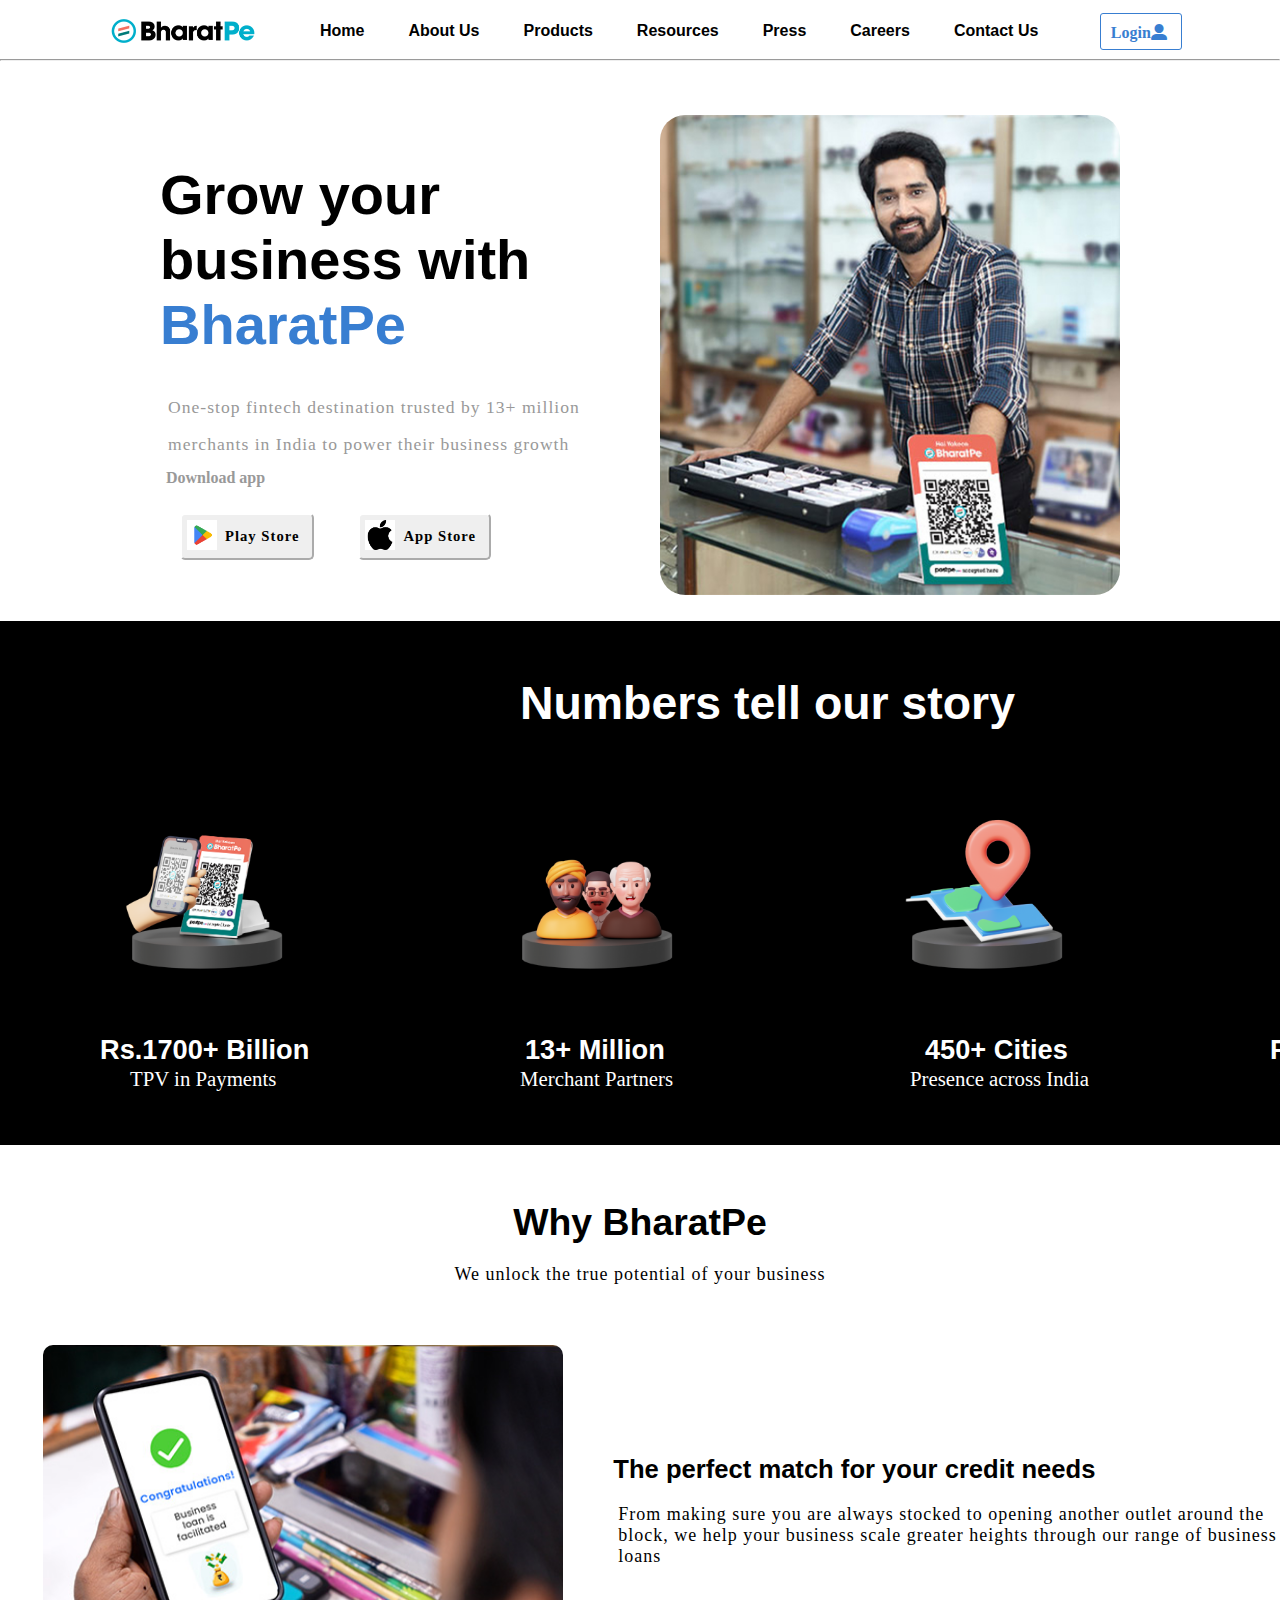
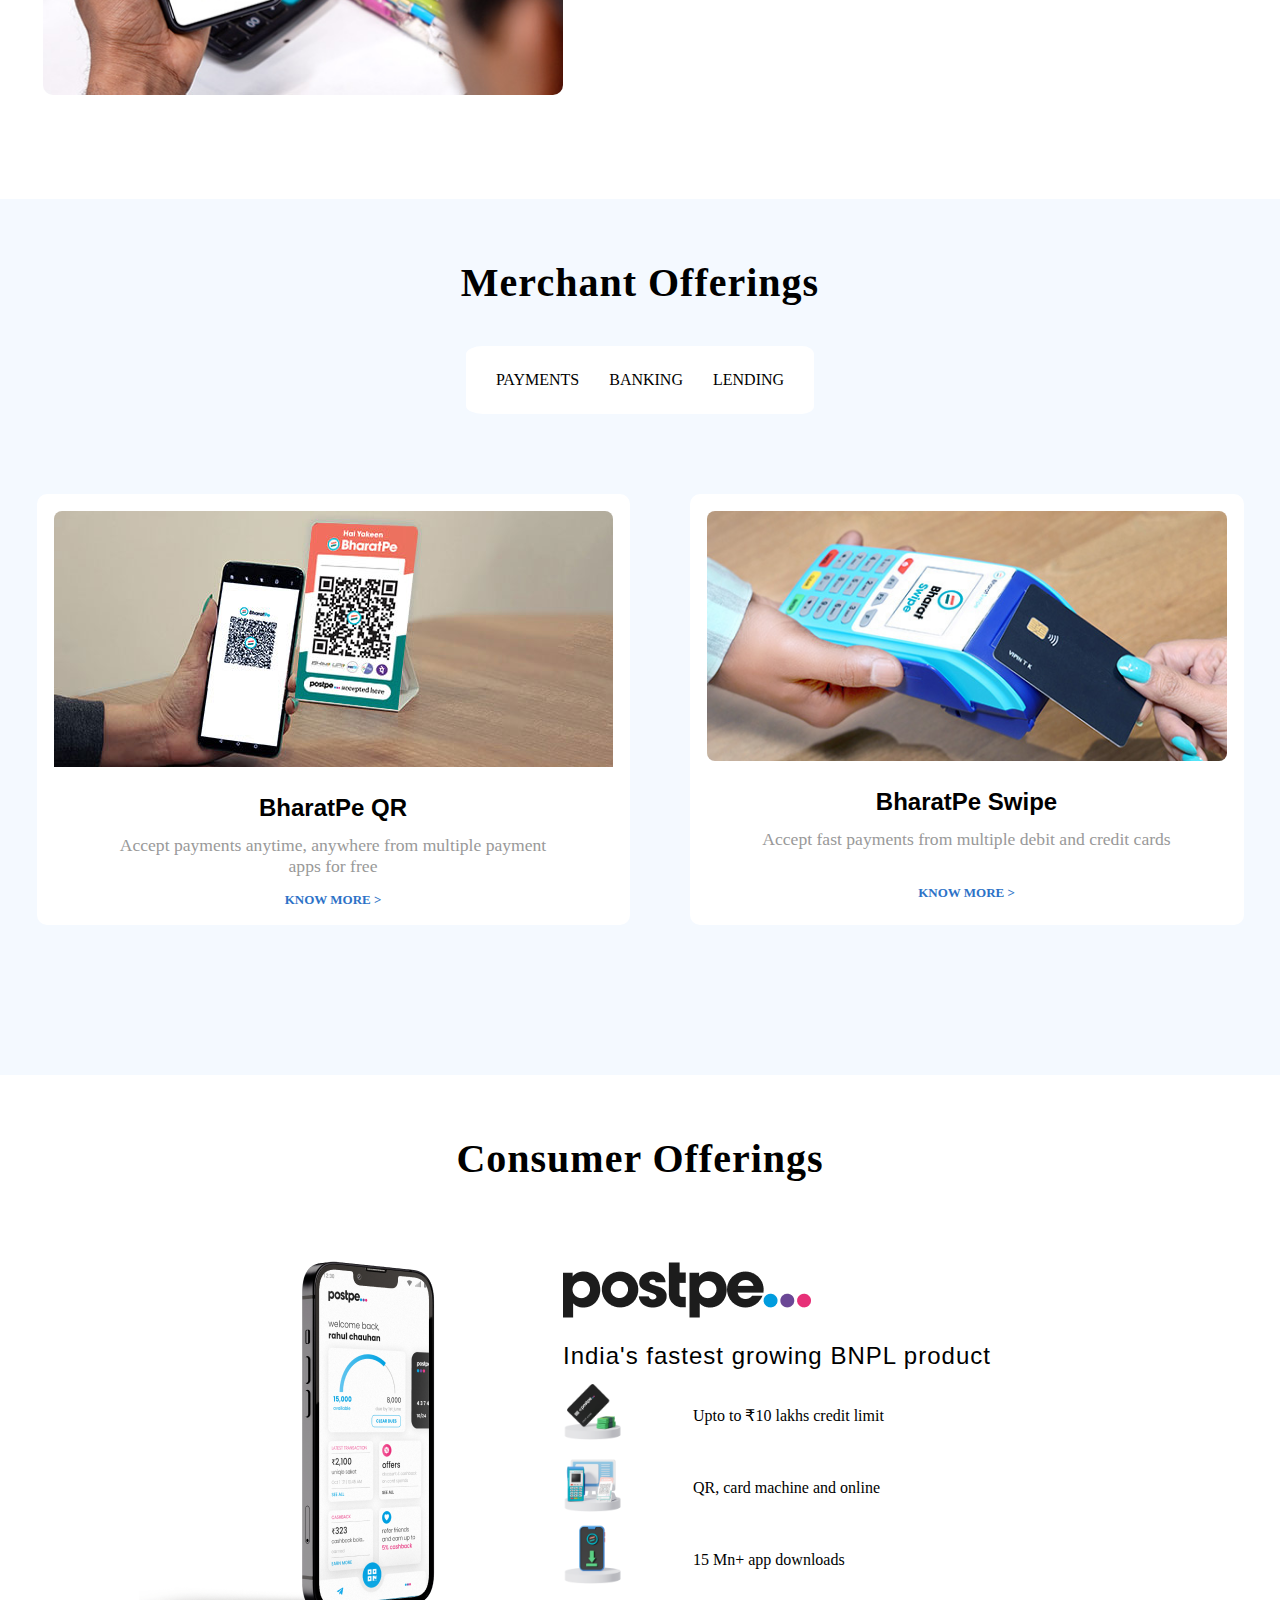
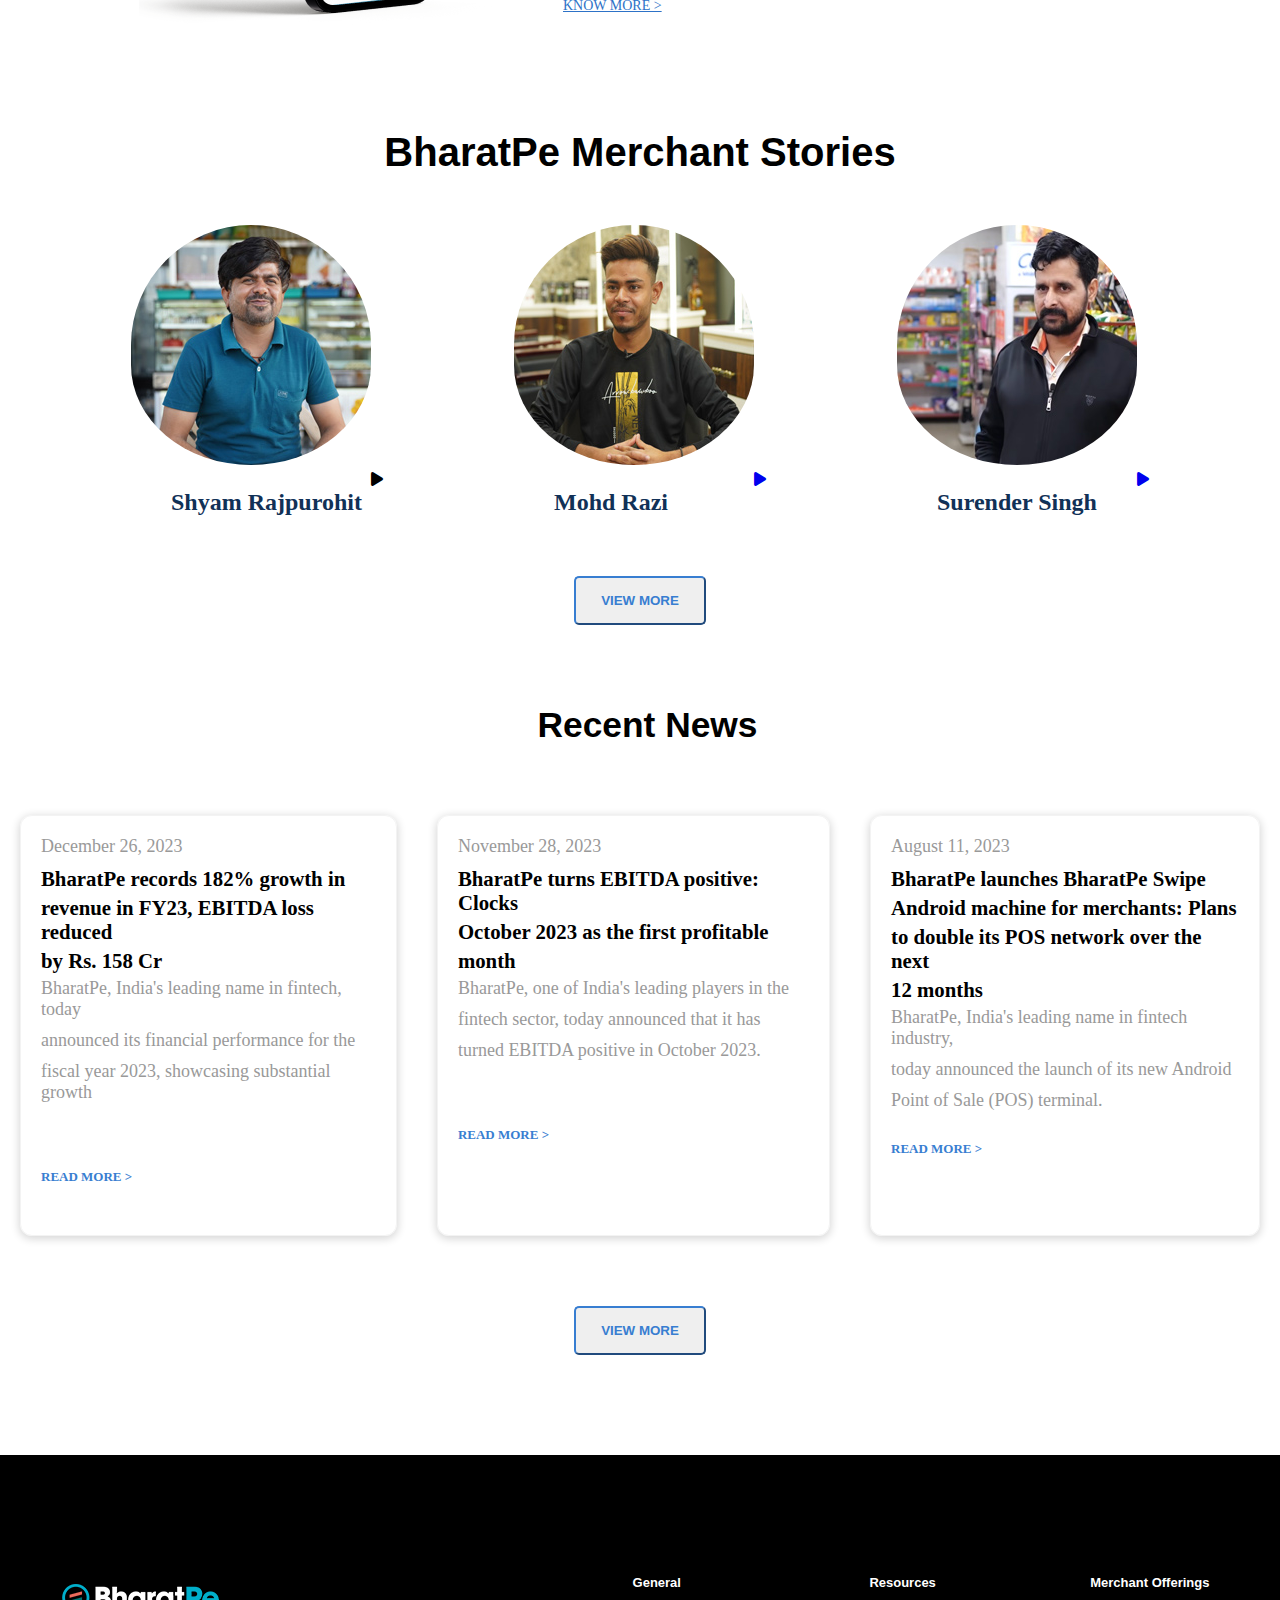
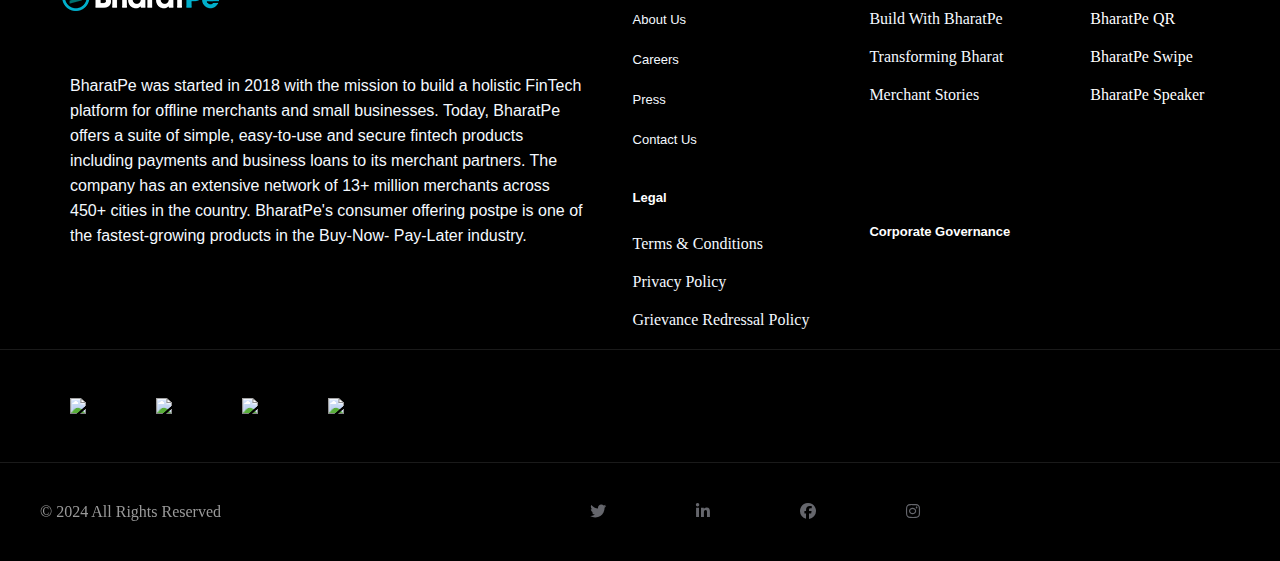
==== index.html @ 140e1f21 "Add files via upload" ====
<!DOCTYPE html>
<html lang="en">
<head>
    <meta charset="UTF-8">
    <meta name="viewport" content="width=device-width, initial-scale=1.0">
    <title>BharatPe</title>
    <link rel="stylesheet" href="index.css">
    <link rel="stylesheet" href="https://cdnjs.cloudflare.com/ajax/libs/font-awesome/6.5.1/css/all.min.css">
</head>
<body>
    <header>
        <nav id="xyz">
            <div class="logo">
                <a href="link1.htm"><img src="logo.png"></a>
            </div>
            <div id="navigation">
                <a href="link2.htm"><b>Home</b></a>
                <a href="link3.htm"><b>About Us</b></a>
                <a href="link4.htm"><b>Products</b></a>
                <a href=""><b>Resources</b></a>
                <a href="link6.htm"><b>Press</b></a>
                <a href="link7.htm"><b>Careers</b></a>
                <a href="link8.htm"><b>Contact Us</b></a>
            </div>
            <div class="login">
                <a href="link8.htm">Login<i class="fas fa-user-alt" ></i></a>
            </div>
        </div>
    </header><hr><br><br><br>
    <main>
        <div class="heading">
            <h1>Grow your business with <span>BharatPe</span></h1>
            <p>One-stop fintech destination trusted by 13+ million</p>
            <p>merchants in India to power their business growth</p>
            <h4>Download app</h4>
            <button type="button"><a href="https://play.google.com/store/apps/details?id=com.bharatpe.app&gl=IN&pli=1">
                <img src="download (3).png" alt="Play store">
                <p>Play Store</p></a></button>
            <button type="button"><a href="https://apps.apple.com/us/app/bharatpe/id1329385873">
                <img src="images.png" alt="app">
                <p>App Store</p>
            </a></button>
        </div>
        <div class="image">
            <img src="home.jpg" alt="image1">
        </div>
    </main>
    <div class="head">
        <h2>Numbers tell our story</h2>
    </div>
    <div class="black">
        <div class="lol"><img src="payment.png" alt="pay"><h4 class="h4">Rs.1700+ Billion</h4><p class="p">TPV in Payments</p></div>
        <div class="lol"><img src="merchants.png" alt=""><h4 class="h">13+ Million</h4><p class="pi">Merchant Partners</p></div>
        <div class="lol"><img src="location-add.png" alt=""><h4 class="hi">450+ Cities</h4><p class="pi">Presence across India</p></div>
        <div class="lol"><img src="cr-mechant.png" alt=""><h4 class="hip">Rs.12400+ Crores</h4><p class="pip">Business Loan Facilitated</p></div>
    </div>
    <div class="why">
        <h3>Why BharatPe</h3>
    </div>
    <div class="pa"><p>We unlock the true potential of your business</p></div>
    <div class="ty">
        <div class="pic"><img src="why-bharat-pe-image.jpg" alt="im"></div>
    <div class="k">
        <h3>The perfect match for your credit needs</h3><br>
        <p>From making sure you are always stocked to opening another outlet around the </p>
        <p>block, we help your business scale greater heights through our range of business </p>
        <p>loans</p>
    </div></div>
    <div class="se">
        Merchant Offerings
    </div>
    <div class="di">
        <div class="pay">PAYMENTS</div>
        <div class="bank">BANKING</div>
        <div class="lend">LENDING</div>
    </div>
    <div class="Bharat">
        <div class="UPI">
            <img src="BharatPe-UPI-QR.jpg" alt="upi">
            <h3>BharatPe QR</h3>
            <p>Accept payments anytime, anywhere from multiple payment </p>
            <p>apps for free</p>
            <a href="https://bharatpe.com/bharatpe-qr/">Know More ></a>
        </div>
        <div class="Pes">
            <img src="bharatPeswipe.jpg" alt="p">
            <h3>BharatPe Swipe</h3>
            <p>Accept fast payments from multiple debit and credit cards</p>
            <a href="https://bharatpe.com/bharatswipe/">Know More ></a>
        </div>
    </div>
    <div class="off">
        Consumer Offerings
    </div>
    <div class="post">
        <div class="pos">
            <img src="postPe.png" alt="i">
        </div>
        <div class="lo">
            <img src="Postpe-Logo_Full.png" alt="log">
            <h3>India's fastest growing BNPL product</h3>
            <p><img src="cred-limit.png" alt="limit">Upto to ₹10 lakhs credit limit</p>
            <p><img src="universal-us.png" alt="uni">QR, card machine and online</p>
            <p><img src="app-downl.png" alt="do">15 Mn+ app downloads</p>
            <a href="https://postpe.app/">KNOW MORE ></a></div></div>
        <div class="or">
            <h2>BharatPe Merchant Stories</h2>
        </div>
        <div class="lot">
            <div class="ot">
                <a src="watch (2).htm"><img src="Shyam-Rajpurohit.jpg" alt="l"><i class="fa fa-play" aria-hidden="true"></i></a>
                <h3>Shyam Rajpurohit</h3>
                <!-- <video src="https://youtu.be/Rdl3tEF5lw0"><img src="Shyam-Rajpurohit.jpg" alt="l"></video> -->
            </div>
            <div class="ot">
                <a href="watch.htm"><img src="Mohd-Razi.jpg" alt="m"><i class="fa fa-play" aria-hidden="true"></i></a>
                <h3>Mohd Razi</h3>
            </div>
            <div class="ot">
                <a href="watch (1).htm"><img src="Surender-Singh.jpg" alt="s"><i class="fa fa-play" aria-hidden="true"></i></a>
                <h3>Surender Singh</h3>
            </div>
        </div>
        <div class="vi">
            <a href="https://bharatpe.com/transforming-bharat-listing/"><button>View More</button></a>
        </div>
        <div class="h">
            <h3>Recent News</h3>
        </div>
        <div class="end">
            <div class="boss">
                <h2>December 26, 2023</h2>
                <p>BharatPe records 182% growth in </p>
                <p>revenue in FY23, EBITDA loss reduced</p>
                <p>by Rs. 158 Cr</p>
                <h2>BharatPe, India's leading name in fintech, today </h2>
                <h2>announced its financial performance for the</h2> 
                <h2>fiscal year 2023, showcasing substantial growth</h2><br><br><br>
                <a href="https://bharatpe.com/presslisting/press-release/bharatpe-records-182-growth-in-revenue-in-fy23-ebitda-loss-reduced-by-rs-158-cr/">READ MORE ></a>
            </div>
            <div class="boss">
                <h2>November 28, 2023</h2>
                <p>BharatPe turns EBITDA positive: Clocks</p>
                <p>October 2023 as the first profitable</p>
                <p>month</p>
                <h2>BharatPe, one of India's leading players in the</h2>
                <h2>fintech sector, today announced that it has</h2>
                <h2>turned EBITDA positive in October 2023.</h2><BR><BR><br>
                <a href="https://bharatpe.com/presslisting/press-release/bharatpe-turns-ebitda-positive-clocks-october-2023-as-the-first-profitable-month/">READ MORE ></a>
            </div>
            <div class="boss">
                <h2>August 11, 2023</h2>
                <p>BharatPe launches BharatPe Swipe</p>
                <p>Android machine for merchants: Plans</p>
                <p>to double its POS network over the next</p>
                <p>12 months</p>
                <h2>BharatPe, India's leading name in fintech industry,</h2>
                <h2>today announced the launch of its new Android </h2>
                <h2>Point of Sale (POS) terminal.</h2><br>
                <a href="https://bharatpe.com/presslisting/press-release/bharatpe-launches-bharatpe-swipe-android-machine-for-merchants-plans-to-double-its-pos-network-over-the-next-12-months/">READ MORE ></a>
            </div>
        </div>
        <div class="li">
            <a href="https://bharatpe.com/press/"><button>View More</button></a>
        </div>
        <footer>
            <div class="po">
                <div class="re">
                    <div><a href="link1.htm"><img src="Bharatpe-logo-footer.png"></a></div>
                    <p>BharatPe was started in 2018 with the mission to build a holistic FinTech </p>
                    <p>platform for offline merchants and small businesses. Today, BharatPe </p>
                    <p>offers a suite of simple, easy-to-use and secure fintech products </p>
                    <p>including payments and business loans to its merchant partners. The </p>
                    <p>company has an extensive network of 13+ million merchants across </p>
                    <p>450+ cities in the country. BharatPe's consumer offering postpe is one of </p>
                    <p>the fastest-growing products in the Buy-Now- Pay-Later industry.</p>
                </div>
                <div class="yt">
                    <h4>General</h4>
                    <a href="link3.htm"><p>About Us</p></a>
                    <a href="link7.htm"><p>Careers</p></a>
                    <a href="link6.htm"><p>Press</p></a>
                    <a href="link8.htm"><p>Contact Us</p></a>
                    <h5>Legal</h5>
                    <p>Terms & Conditions</p>
                    <p>Privacy Policy</p>
                    <p>Grievance Redressal Policy</p>
                </div>
                <div class="qt">
                    <h4>Resources</h4>
                    <p>Build With BharatPe</p>
                    <p>Transforming Bharat</p>
                    <p>Merchant Stories</p>
                    <h4>Corporate Governance</h4>
                </div>
                <div class="bt">
                    <h4>Merchant Offerings</h4>
                    <p>BharatPe QR</p>
                    <p>BharatPe Swipe</p>
                    <p>BharatPe Speaker</p>
                </div>
            </div>
            <div class="footerLogoList">
                <div class="container">
                    <a href="https://postpe.app/" target="_blank"><img src="https://bharatpe.com/wp-content/uploads/2023/05/postpe-logo-footer.svg"></a>
                    <a href="https://twelve.club/#/" target="_blank" class="__mPS2id"><img src="https://bharatpe.com/wp-content/uploads/2023/05/club-twelth-footer.svg"></a>
                    <a href="https://zillionrewards.in/" target="_blank"><img src="https://bharatpe.com/wp-content/uploads/2023/05/zilion-logo-footer.svg"></a>
                    <a href="https://www.trillionloans.com/" target="_blank"><img src="https://bharatpe.com/wp-content/uploads/2023/05/trillion-loans.png"></a>
                </div>
            </div>
            <div class="footer_copy">
                <div class="container">
                    <div class="column one mobile-one">
                        <div class="mcb-column-inner">
                            <a id="back_to_top" class="footer_button" href=""><i class="icon-up-open-big" aria-label="Back to top icon"></i></a>
                            <div class="copyright">© 2024 All Rights Reserved</div>

                            <nav id="social-menu" class="menu-footer-container"><ul id="menu-footer" class="social-menu"><li id="menu-item-84" class="menu-item menu-item-type-custom menu-item-object-custom menu-item-84"><a href="https://twitter.com/bharatpeindia" data-ps2id-api="true"><i class="fab fa-twitter"></i></a></li>
                                <li id="menu-item-245" class="menu-item menu-item-type-custom menu-item-object-custom menu-item-245"><a href="https://www.linkedin.com/company/bharatpe/about/" data-ps2id-api="true"><i class="fab fa-linkedin-in" "=""></i></a></li>
                                <li id="menu-item-246" class="menu-item menu-item-type-custom menu-item-object-custom menu-item-246"><a href="https://www.facebook.com/BharatPeIndia/" data-ps2id-api="true"><i class="fab fa-facebook"></i></a></li>
                                <li id="menu-item-544" class="menu-item menu-item-type-custom menu-item-object-custom menu-item-544"><a href="https://www.instagram.com/bharat.pe/" data-ps2id-api="true"><i class="fab fa-instagram" "=""></i></a></li>
                            </ul></nav>
                        </div>
                    </div>
                </div>
            </div>
        </footer>
</body>
</html>
---- index.css ----
*{
    margin: 0;
    padding: 0;
}
.logo{
    padding: 5px 5px 5px 90px;
}


#xyz {
    display: flex;
    justify-content: space-between;
    align-items: center;
    background-color: white; /* Set background color */
    padding: 10px 10px 7px 10px; /* Add some padding for better spacing */
}

.logo a img{
    padding: 0;
    float: left;
    margin: 0px 30px 0px 10px;
    height: 32px;
    width: 145px;
}
header{
    position: sticky;
    top:0;
}
#navigation{ 
    margin-right: 2.5%;
}
#navigation a{
    color: rgb(0, 0, 0);
    font-weight: bold;
    font-family: "Gill Sans", sans-serif;
    justify-content: center;
    padding: 20px;
    text-decoration: none;

}
a :hover{
    color:#387ed1;
    background-color:whitesmoke;
    padding: 20px 6px 20px 6px;
    position: relative;
}
.login{
    padding:10px;
    margin-right: 7%;
    border: 1px solid #387ed1;
    border-radius: 3px;
    height:15px;
    width:60px;
    
}
.login a{
    color: #387ed1;
    text-decoration: none;
    font-weight: 800;
    padding:0px 2px 0px 0px; 
}
main{
    display: flex;
    justify-content: center;
}
.heading{
    width:500px;
    align-content: center;
}
.heading h1{
    font-family:Arial, Helvetica, sans-serif;
    font-size: 3.5em;
    font-weight: 900;
    padding-top: 32px;
    padding-bottom: 32px;
    margin-bottom: 0;
}
.heading span{
    color: #387ed1;
}
.heading p{
    font-family: 'Poppins';
    letter-spacing:1px;
    color:#999;
    font-size: 1.1em;
    padding: 8px;

}
.heading h4{
    font-family: 'Poppins';
    font-weight: bold;
    color:#999;
    padding:6px;
    margin-right: 3px;
}
.heading a{
    text-decoration: none;
    display: flex;
}
.heading button{
    border-radius: 5px;
    border-color:white;
    margin: 20px;
    padding: 5px;
}
.heading a img{
    margin: 0px;
    height: 30px;
    width: 30px;
    display: inline;
}
.heading a p{
    letter-spacing: 1px;
    font-weight: bold;
    text-transform: capitalize;
    color: black;
}
.image img{
    border-radius: 25px;
    height:480px;
    width:460px;
    display:inline;
    float: inline-end;
}
.black{
    background-color: black;
    height: 375px;
    display: flex;
    margin-bottom: 16px;
    padding-bottom: 40px;
    justify-content: space-around;
}
.head h2{
    color: white;
    font-family: Arial, Helvetica, sans-serif;
    font-size: 2.9em;
    justify-content: center;
    background-color: black;
    margin-top: 26px;
    margin-bottom: 0;
    padding: 55px 0px 0px 520px;
}
.lol img{
    height:170px;
    width:170px;
    padding:70px 100px 40px 120px;
    margin:0;
}
.h4{
    color:white;
    font-size: 1.7em;
    font-family: Arial, Helvetica, sans-serif;
    padding:20px 20px 0px 100px;
}
.p{
    color:white;
    padding:1px 20px 20px 130px;
    font-size: 1.3em;
}
.h{
    color:white;
    font-size: 1.7em;
    font-family: Arial, Helvetica, sans-serif;
    padding:20px 20px 0px 135px;
}
.pi{
    color:white;
    padding:1px 20px 20px 130px;
    font-size: 1.3em;
}
.hi{
    color:white;
    font-size: 1.7em;
    font-family: Arial, Helvetica, sans-serif;
    padding:20px 20px 0px 145px;
}
.hip{
    color:white;
    font-size: 1.7em;
    font-family: Arial, Helvetica, sans-serif;
    padding:20px 20px 0px 100px;
}
.pip{
    color:white;
    padding:2px 20px 20px 110px;
    font-size: 1.2em;
}
.why{
    display: flex;
    justify-content: center;
    padding-top: 40px;
    font-family: Arial, Helvetica, sans-serif;
    font-size: xx-large;
    font-weight: bold;
}
.pa p{
    font-size: large;
    font-weight: lighter;
    display: flex;
    justify-content: center;
    padding: 20px;
    letter-spacing: 1px;
}
.ty{
    display:flex;
    justify-content: center;
    padding-bottom: 60px;
}
.pic img{
    height: 350px;
    width: 520px;
    border-radius: 10px;
    margin:40px;

}
.k h3{
    font-size: 1.6em;
    font-weight: bold;
    font-family: Arial, Helvetica, sans-serif;
    padding:150px 10px 2px 10px;
}
.k p{
    padding-left: 15px;
    font-size: large;
    font-weight: lighter;
    letter-spacing: 1px;
}
.se{
    letter-spacing: 1px;
    font-size: 2.5em;
    font-weight: bold;
    color:black;
    display: flex;
    justify-content: center;
    background-color: #f4f9ff;
    padding-top: 60px;
    padding-bottom: 40px;
}
.di{
    display: flex;
    background-color: #f4f9ff;
    justify-content: center;
    box-sizing: content-box;
    padding-bottom: 50px;
}
.pay{
    padding:25px 30px 25px 30px;
    background-color: white;
    border-radius: 12% 0px 0px 12%;
}
.bank{
    padding:25px 30px 25px 0px;
    background-color: white;
}
.lend{
    padding:25px 30px 25px 0px;
    background-color: white;
    border-radius: 0% 12% 12% 0%;
    
}
.Bharat{
    display: flex;
    justify-content: center;
    background-color:#f4f9ff;
    padding-bottom: 120px;
}
.UPI{
    padding:17px;
    margin: 30px;
    background-color: white;
    border-radius: 10px;
}
.UPI img{
    border-radius: 8px;
    padding-bottom: 10px;
}
.Pes{
    padding: 17px;
    margin: 30px;
    background-color: white;
    border-radius: 10px;
}
.Pes img{
    border-radius: 8px;
    width: 520px;
    height: 250px;
}
.UPI h3{
    font-size: 1.5em;
    font-weight: bold;
    display: flex;
    padding-top: 13px;
    padding-bottom: 13px;
    justify-content: center;
    font-family: Arial, Helvetica, sans-serif;
}
.UPI p{
    font-family: 'Poppins';
    display: flex;
    justify-content: center;
    color:#999;
    font-size: 1.1em;
}
.UPI a{
    padding-top: 15px;
    text-transform: uppercase;
    text-decoration: none;
    color: #2d72c7;
    font-size: small;
    font-weight: bold;
    display: flex;
    justify-content: center;
}
.Pes h3{
    font-size: 1.5em;
    font-weight: bold;
    display: flex;
    padding-top: 23px;
    padding-bottom: 13px;
    justify-content: center;
    font-family: Arial, Helvetica, sans-serif;
}
.Pes p{
    font-family: 'Poppins';
    display: flex;
    justify-content: center;
    color:#999;
    font-size: 1.1em;
    padding-bottom: 20px;
}
.Pes a{
    padding-top: 15px;
    text-transform: uppercase;
    text-decoration: none;
    color: #2d72c7;
    font-size: small;
    font-weight: bold;
    display: flex;
    justify-content: center;
}
.off{
    letter-spacing: 1px;
    font-size: 2.5em;
    font-weight: bold;
    color:black;
    display: flex;
    justify-content: center;
    padding-top: 60px;
    padding-bottom: 40px;
}
.post{
    display: flex;
    justify-content: center;
    padding-bottom: 80px;
}
/* .pos img{
    padding-right: 300px;
} */
.lo img{
    padding-right: 330px;
    padding-top: 40px;
    padding-bottom: 20px;
}
.lo h3{
    font-size: x-large;
    font-family: Arial, Helvetica, sans-serif;
    font-weight: 500;
    letter-spacing: 1px;
    padding-bottom: 10px;
}
.lo p{
    display: flex;
    align-items: center;
    line-height: 10px;
    /* margin-bottom: 16px; */

}
.lo p img{
    height :60px;
    width: 60px;
    padding-right: 70px;
    padding-top: 0px;
    padding-bottom: 12px;
}
.lo a{
    color: #2d72c7;
    height: 20px;
    font-size: 14px;
}
.or h2{
    font-size: 2.5em;
    font-weight: bold;
    display: flex;
    justify-content: center;
    font-family: Arial, Helvetica, sans-serif;
    padding-bottom: 50px;
}
.lot{
    display: flex;
    justify-content: space-evenly;
    padding-bottom: 60px;
}
.ot a img{
    border-radius: 150px;
    position: relative;
    padding-bottom: 20px;
}
.ot h3{
    color:#113157;
    font-size: x-large;
    font-weight: bold;
    justify-content: center;
    padding-left: 40px;
}
.vi{
    display: flex;
    justify-content: center;padding-bottom: 60px;
}
.vi button{
    padding:15px 25px 15px 25px;
    color:#387ed1;
    font-weight: bold;
    border-color: #387ed1;
    border-radius: 5px;
    text-transform: uppercase;
}
.vi button:hover{
    color:white;
    background-color: #2d72c7;
}
.h h3{
    color: black;
    font-size: 1.3em;
    font-weight: bold;
    display: flex;
    justify-content: center;
    padding-right: 100px;
    padding-bottom: 50px;
}
.end{
    display: flex;
    justify-content: center;
    padding-bottom: 50px;
}
.boss{
    box-shadow:0 2px 8px 1px rgba(0,0,0,0.16);
    padding-right: 60px;
    border-radius: 12px;
    border:1px solid rgba(232,232,232,0.54);
    padding: 20px;
    margin: 20px;
    padding-top: 20px;
    padding-bottom: 50px;
}
.boss h2{
    font-size: large;
    font-weight: lighter;
    color: #999;
    padding-bottom: 10px;
}
.boss p{
    font-size: 1.3em;
    font-weight: bold;
    padding-bottom: 5px;
}
.boss a{
    text-decoration: none;
    color: #387ed1;
    font-size: small;
    padding-top: 50px;
    font-weight: bold;
}
.li{
    display: flex;
    justify-content: center;padding-bottom: 100px;
}
.li button{
    padding:15px 25px 15px 25px;
    color:#387ed1;
    font-weight: bold;
    border-color: #387ed1;
    border-radius: 5px;
    text-transform: uppercase;
}
.li button:hover{
    color:white;
    background-color: #2d72c7;
}
.po{
    display: flex;
}
.re{
    background-color: black;
    padding-bottom: 20px;
}
.re a img{
    height: 32;
    width: 145;
    padding: 0;
    margin: 120px 0px 50px 60px;
    box-sizing: content-box;
}
.re p{
    color: #f4f9ff;
    margin-left: 70px;
    margin-right: 50px;
    font-size: 1em;
    font-family: Arial, Helvetica, sans-serif;
    padding: 0px;
    line-height: 25px;
}
.po{
    background-color: black;
}

.yt h4{
    margin-bottom: 50px;
    font-size: small;
    color: white;
    margin-top: 120px;
    margin-left: 0px;
    margin-bottom: 20px;
    padding: 0px;
    font-weight: bold;
    font-family: Arial, Helvetica, sans-serif;
}
.yt a{
    text-decoration: none;
    font-size: small;
    font-family: Arial, Helvetica, sans-serif;
    line-height: 20px;
}
.yt a:hover{
    color:#2d72c7;
    background-color: black;
}
.yt p{
    color: #f4f9ff;
    margin-bottom: 20px;
    background-color: black;
}
.yt h5{
    margin-bottom: 50px;
    font-size: small;
    color: white;
    margin-top: 40px;
    margin-left: 0px;
    margin-bottom: 30px;
    padding: 0px;
    font-weight: bold;
    font-family: Arial, Helvetica, sans-serif;
}
.qt h4{
    margin-bottom: 50px;
    font-size: small;
    color: white;
    margin-top: 120px;
    margin-left: 60px;
    margin-bottom: 20px;
    font-weight: bold;
    font-family: Arial, Helvetica, sans-serif;
}

.qt p{
    color: #f4f9ff;
    margin-bottom: 20px;
    margin-left: 60px;
}

.bt h4{
    margin-bottom: 20px;
    font-size: small;
    color: white;
    margin-top: 120px;
    margin-left: 80px;
    margin-bottom: 20px;
    font-weight: bold;
    font-family: Arial, Helvetica, sans-serif;
}
.bt p{
    color: white;
    margin-left: 80px;
    margin-bottom: 20px;
}
.footerLogoList {
    border-top: 1px solid rgba(255,255,255,.1);
    border-bottom: 1px solid rgba(255,255,255,.1);
    padding: 32px 0;
    background-color: black;
}
.container {
    max-width: 940px;
    display: flex;
}
.footerLogoList a {
    display: inline-flex;
    padding: 16px;
    text-decoration: none;
    padding-left: 70px;
    padding-right: 0px;
}
.footer_copy{
    background-color: black;
}
.copyright{
    float: left;
    color: #999;
    margin: 40px;
}
#Footer .footer_copy .one {
    margin-bottom: 20px;
    padding-top: 30px;
    min-height: 33px;
}
.one.column {
    width: 100%;
}
.column, .columns {
    float: left;
    margin: 0;
}
.mcb-column-inner {
    position: relative;
    margin-top: var(--mfn-column-gap-top);
    margin-bottom: var(--mfn-column-gap-bottom);
    margin-left: var(--mfn-column-gap-left);
    margin-right: var(--mfn-column-gap-right);
}
#back_to_top {
    float: right;
    margin: -9px 0 0;
}
.copyright {
    float: left;
}
.social-menu {
    float: right;
    margin-right: 20px;
    display: flex;
    justify-content:space-evenly;
}
ul {
    list-style: none outside;
}
.menu-item {
    display: flex;
    justify-content: flex-end;
    flex-direction: row-reverse;
    /* align-items: end; */
}
#menu-item-84{
    margin-left: 120px;
}
#Footer .footer_copy .social-menu li {
    display: inline-block;
    margin-right: 6px;
    border-right: none;
    padding-right: 6px;
    border-right: 1px solid rgba(255,255,255,.1);
}
.mfn-footer, .mfn-footer .widget_recent_entries ul li a {
    color: #cccccc;
}
.social-menu a {
    color: #65666C;
}

.fab {
    font-family: 'Font Awesome 5 Brands';
    font-weight: 400;
    margin: 40px 0px 0px 40px;
}
.menu-item a{
    display: flex;
    flex-direction: row-reverse;
    text-decoration: none;
    float: right;
    justify-content: flex-end;
    padding-left: 50px;
}
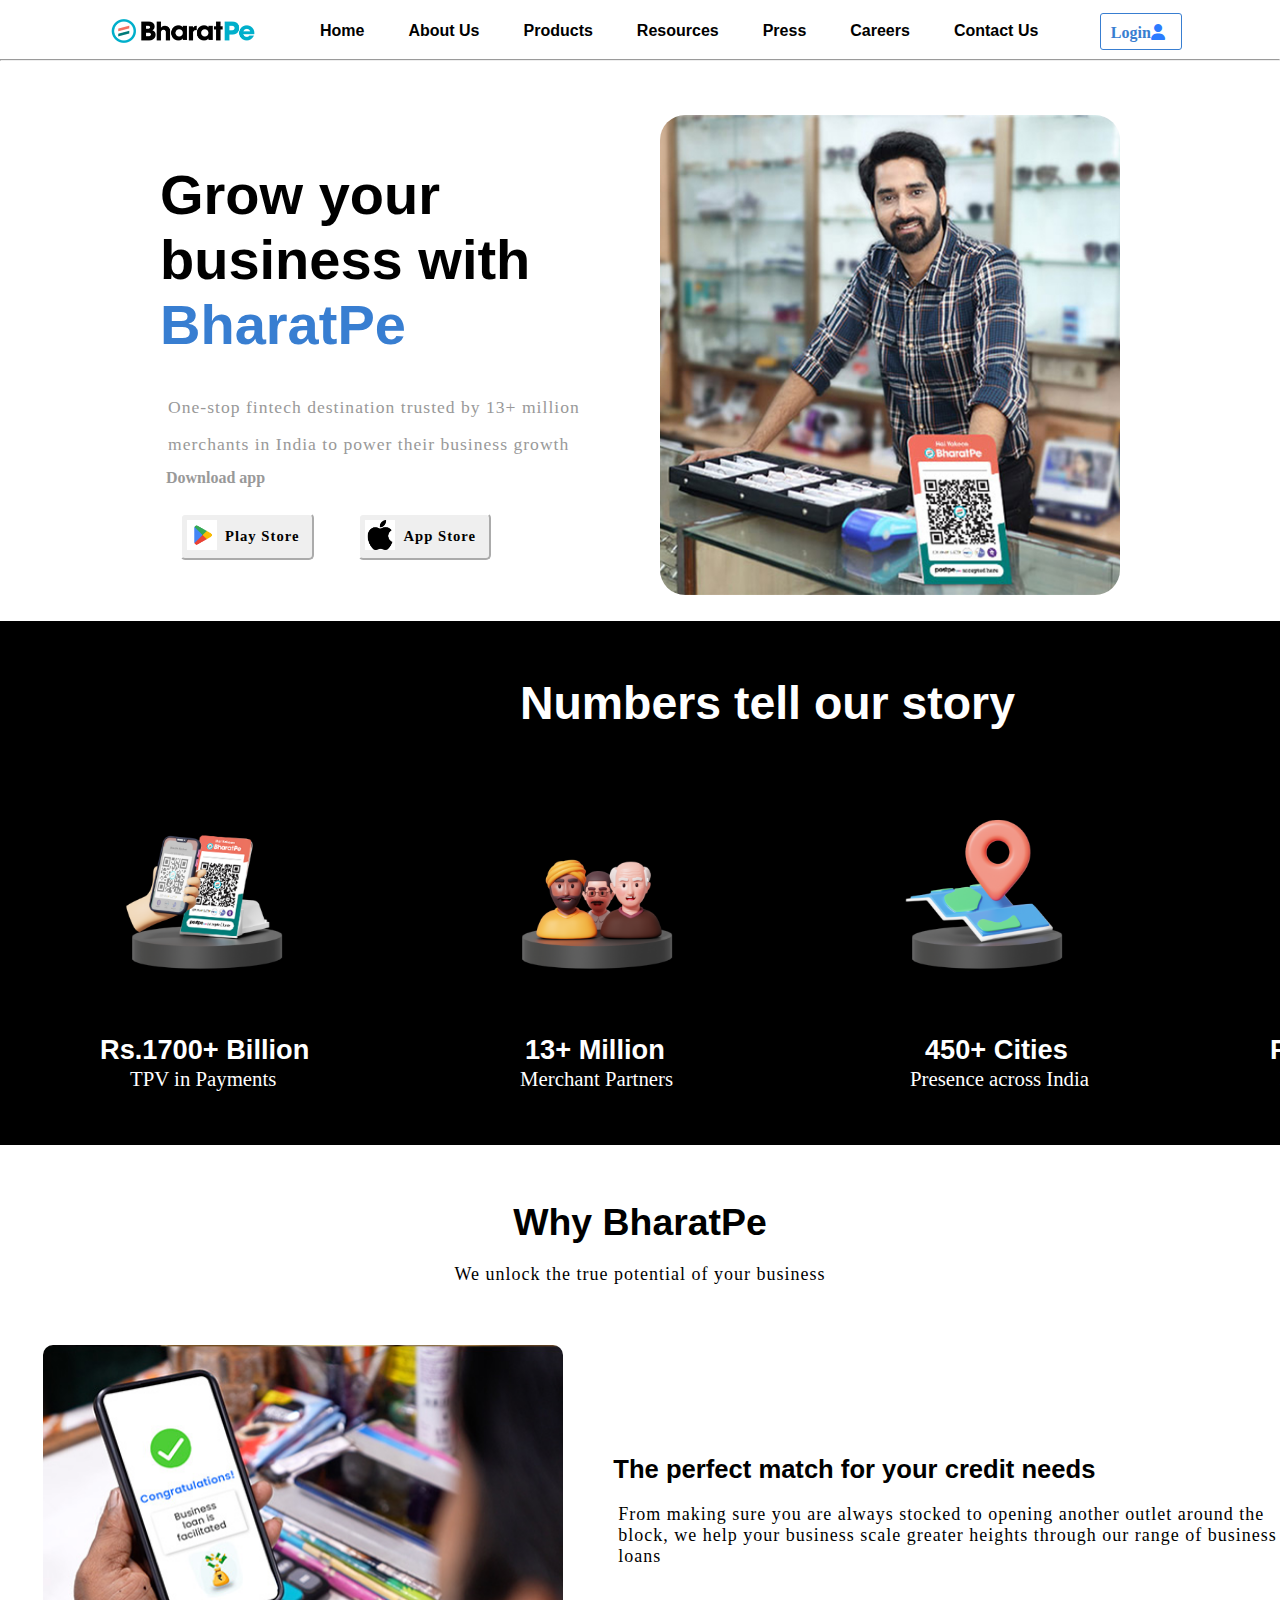
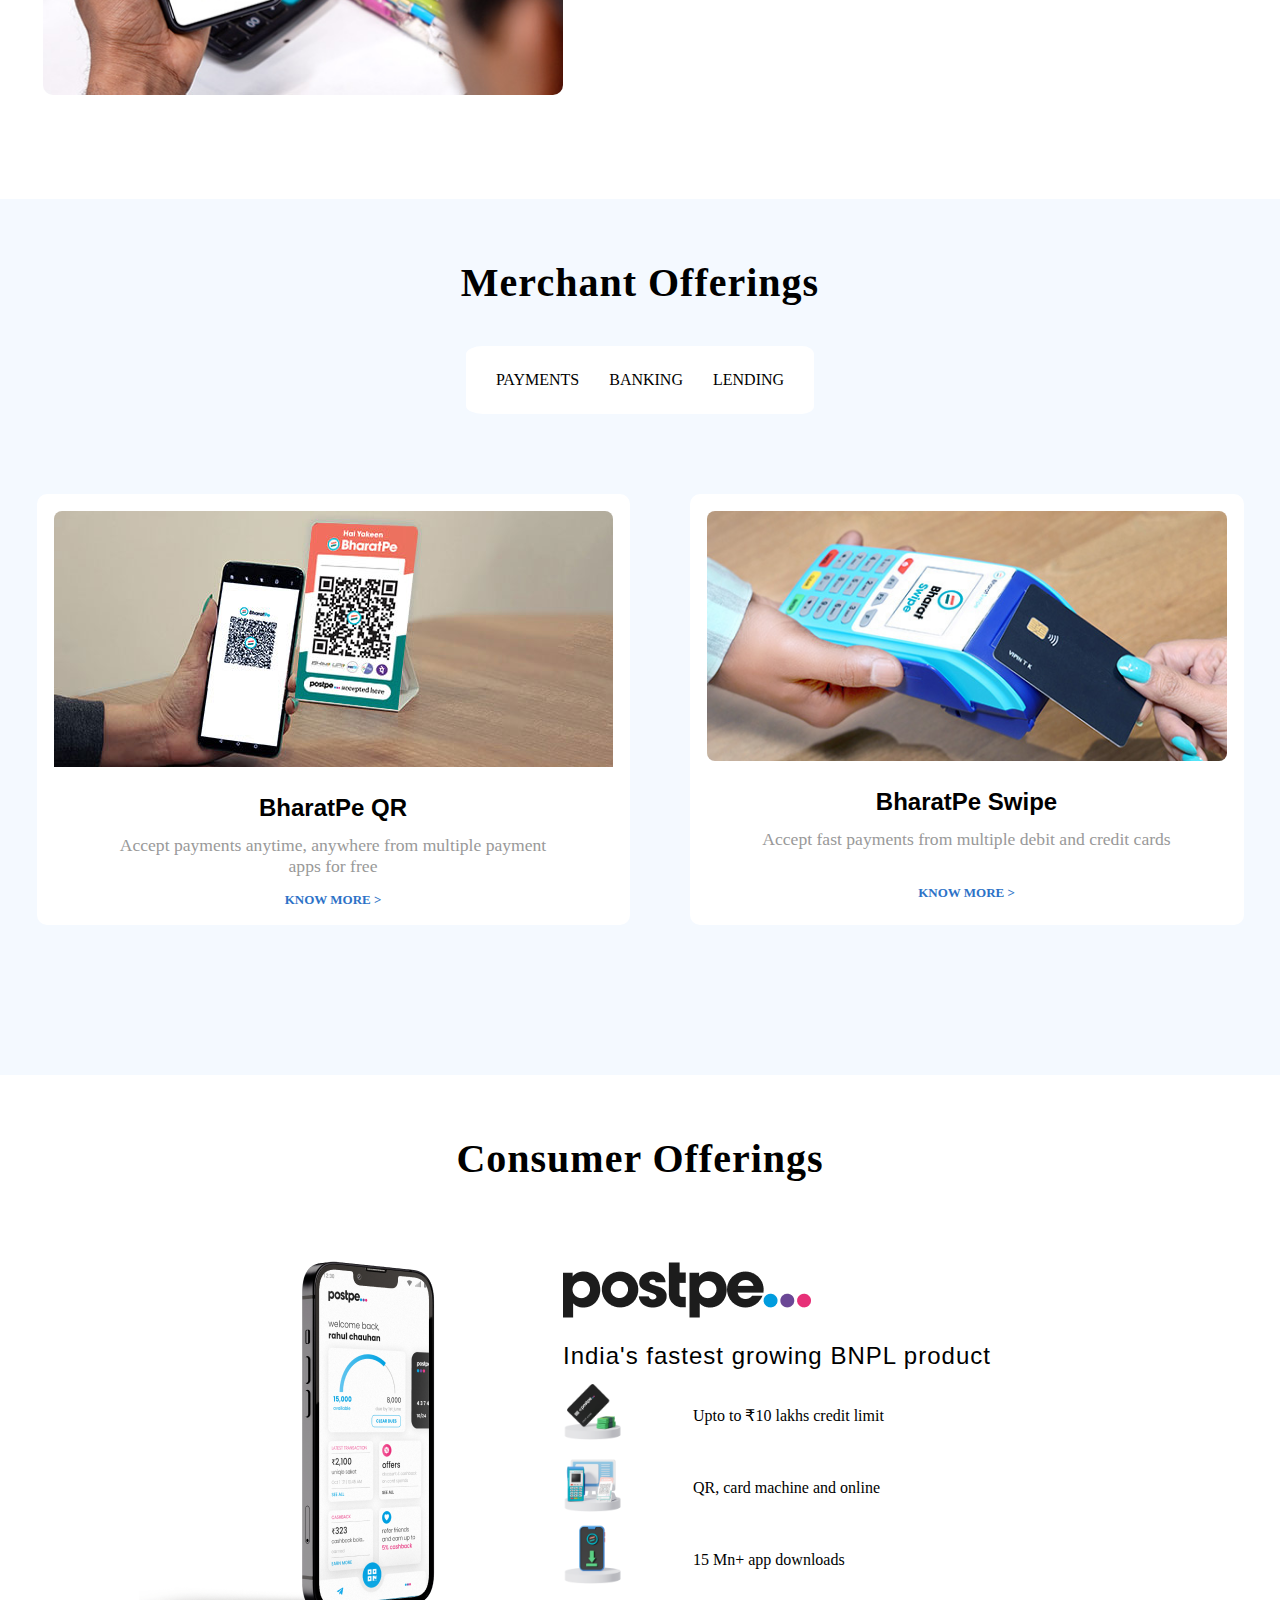
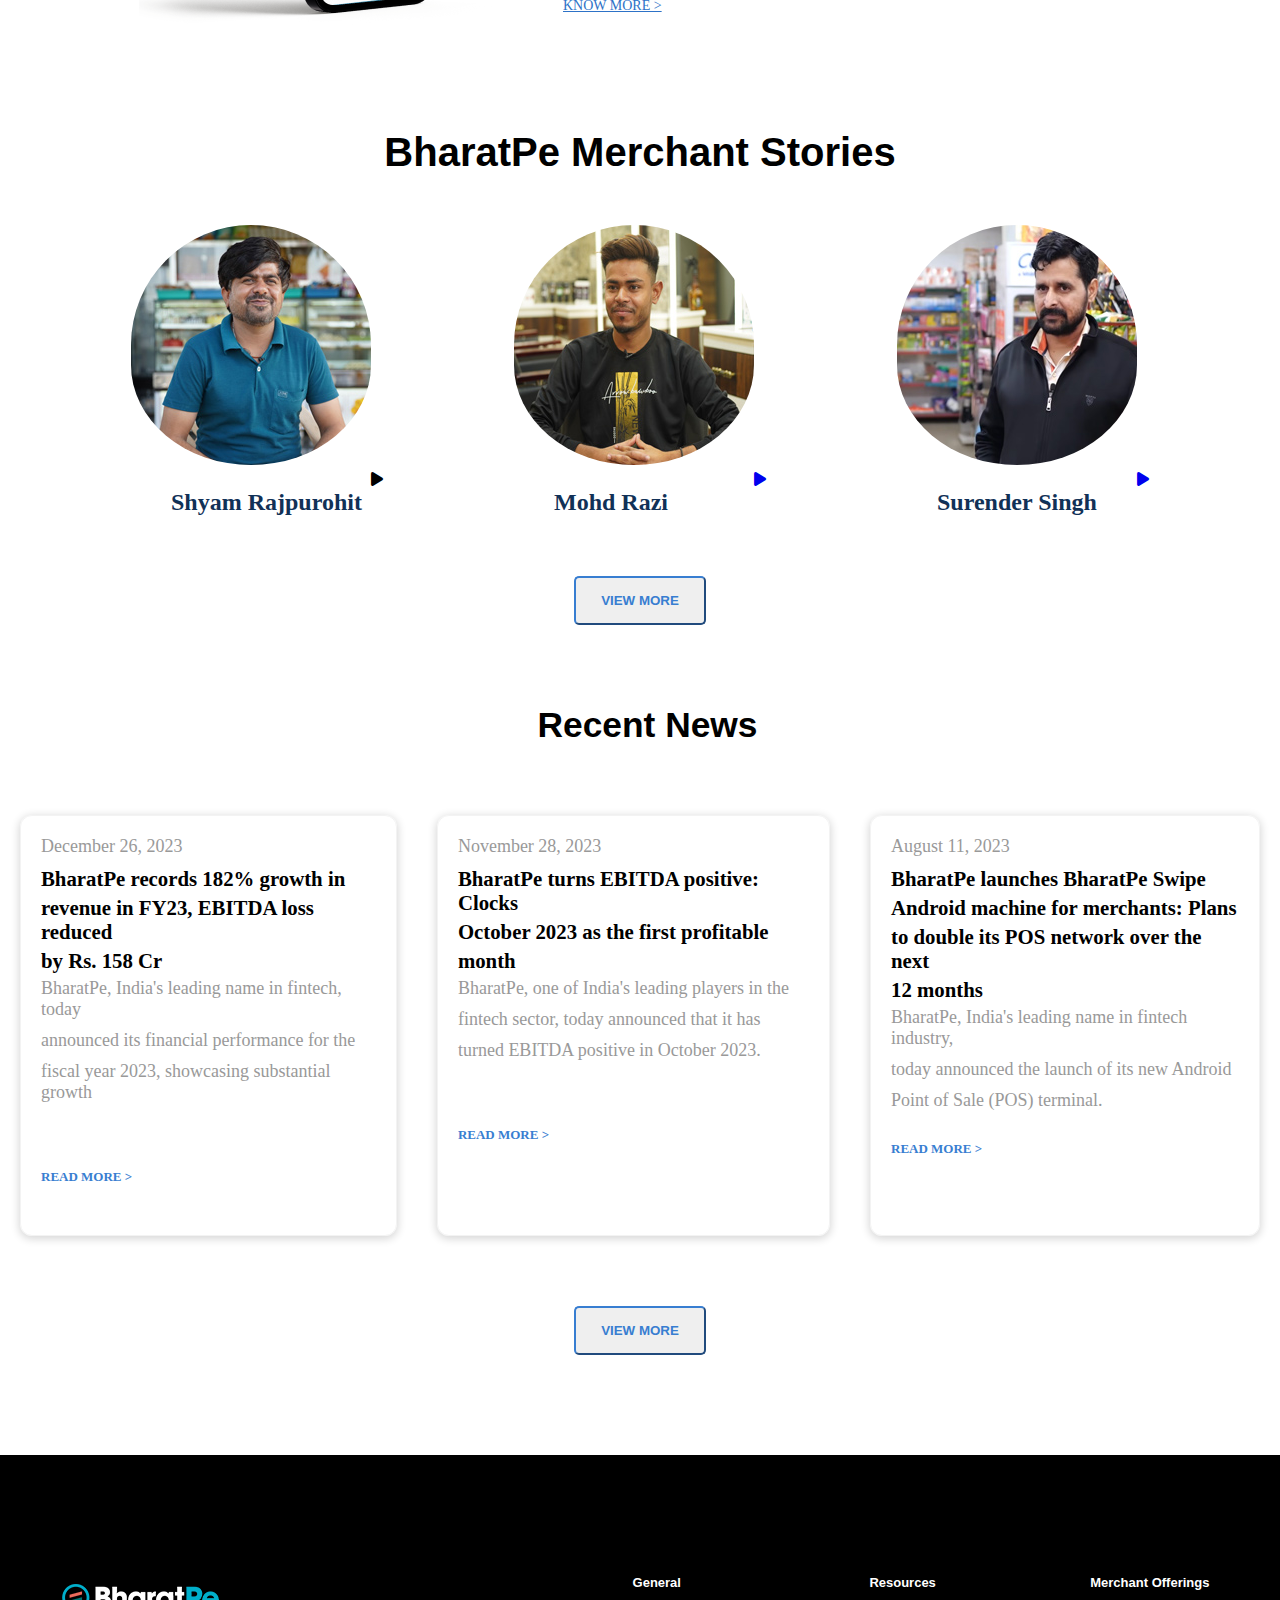
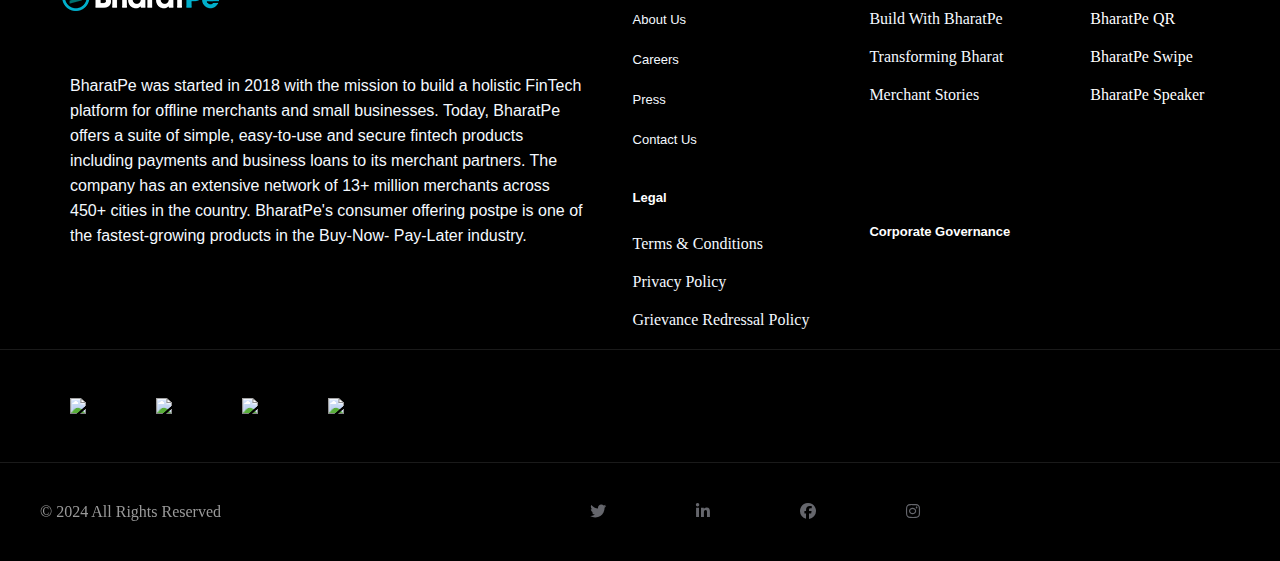
==== commit e7ddaa9d: "Add files via upload" ====
--- a/index.html
+++ b/index.html
@@ -23,7 +23,7 @@
                 <a href="link8.htm"><b>Contact Us</b></a>
             </div>
             <div class="login">
-                <a href="link8.htm">Login<i class="fas fa-user-alt" ></i></a>
+                <a href="link8.htm">Login<i class="fa-solid fa-user" aria-hidden="true"></i></a>
             </div>
         </div>
     </header><hr><br><br><br>
@@ -48,12 +48,38 @@
     <div class="head">
         <h2>Numbers tell our story</h2>
     </div>
-    <div class="black">
+    <!-- <div class="black">
         <div class="lol"><img src="payment.png" alt="pay"><h4 class="h4">Rs.1700+ Billion</h4><p class="p">TPV in Payments</p></div>
         <div class="lol"><img src="merchants.png" alt=""><h4 class="h">13+ Million</h4><p class="pi">Merchant Partners</p></div>
         <div class="lol"><img src="location-add.png" alt=""><h4 class="hi">450+ Cities</h4><p class="pi">Presence across India</p></div>
         <div class="lol"><img src="cr-mechant.png" alt=""><h4 class="hip">Rs.12400+ Crores</h4><p class="pip">Business Loan Facilitated</p></div>
-    </div>
+    </div> -->
+    <div class="black">
+    <div class="lol" style="animation: up 2.5s ease-in-out 1.5s 1 normal;">
+        <img src="payment.png" alt="pay">
+        <h4 class="h4">Rs.1700+ Billion</h4>
+        <p class="p">TPV in Payments</p>
+    </div>
+
+    <div class="lol" style="animation: up2 2.5s ease-in-out 1.5s 1 normal;">
+        <img src="merchants.png" alt="">
+        <h4 class="h">13+ Million</h4>
+        <p class="pi">Merchant Partners</p>
+    </div>
+
+    <div class="lol" style="animation: up 2.5s ease-in-out 1.5s 1 normal;">
+        <img src="location-add.png" alt="">
+        <h4 class="hi">450+ Cities</h4>
+        <p class="pi">Presence across India</p>
+    </div>
+
+    <div class="lol" style="animation: up2 2.5s ease-in-out 1.5s 1 normal;">
+        <img src="cr-mechant.png" alt="">
+        <h4 class="hip">Rs.12400+ Crores</h4>
+        <p class="pip">Business Loan Facilitated</p>
+    </div>
+</div>
+
     <div class="why">
         <h3>Why BharatPe</h3>
     </div>
--- a/index.css
+++ b/index.css
@@ -5,7 +5,6 @@
 .logo{
     padding: 5px 5px 5px 90px;
 }
-
 
 #xyz {
     display: flex;
@@ -13,6 +12,12 @@
     align-items: center;
     background-color: white; /* Set background color */
     padding: 10px 10px 7px 10px; /* Add some padding for better spacing */
+}
+.fa-user {
+    color: #2B7BFF;
+}
+.fa-solid, .fas {
+    font-weight: 900;
 }
 
 .logo a img{
@@ -57,7 +62,7 @@
     color: #387ed1;
     text-decoration: none;
     font-weight: 800;
-    padding:0px 2px 0px 0px; 
+    padding: 0px 2px 0px 0px; 
 }
 main{
     display: flex;
@@ -143,9 +148,10 @@
 .lol img{
     height:170px;
     width:170px;
-    padding:70px 100px 40px 120px;
-    margin:0;
-}
+    margin:70px 100px 40px 120px;
+    padding:0;
+}
+
 .h4{
     color:white;
     font-size: 1.7em;
@@ -677,4 +683,39 @@
     float: right;
     justify-content: flex-end;
     padding-left: 50px;
+}
+@keyframes up{
+    0%{
+        opacity:0;
+        transform: translateY(80%);
+    }
+    100%{
+        opacity:1;
+        transform:translateY(0px);
+    }
+}
+
+@keyframes up2{
+    0%{
+        opacity:0;
+        transform: translateY(80%);
+    }
+    100%{
+        opacity:1;
+        transform:translateY(0px);
+    }
+}
+
+@keyframes up3{
+    0%{
+        opacity:0;
+        transform: translateY(80%);
+    }
+    100%{
+        opacity:1;
+        transform:translateY(0px);
+    }
+}
+.heading{
+    animation: up3 2s ease-in-out 0s 1 normal;
 }